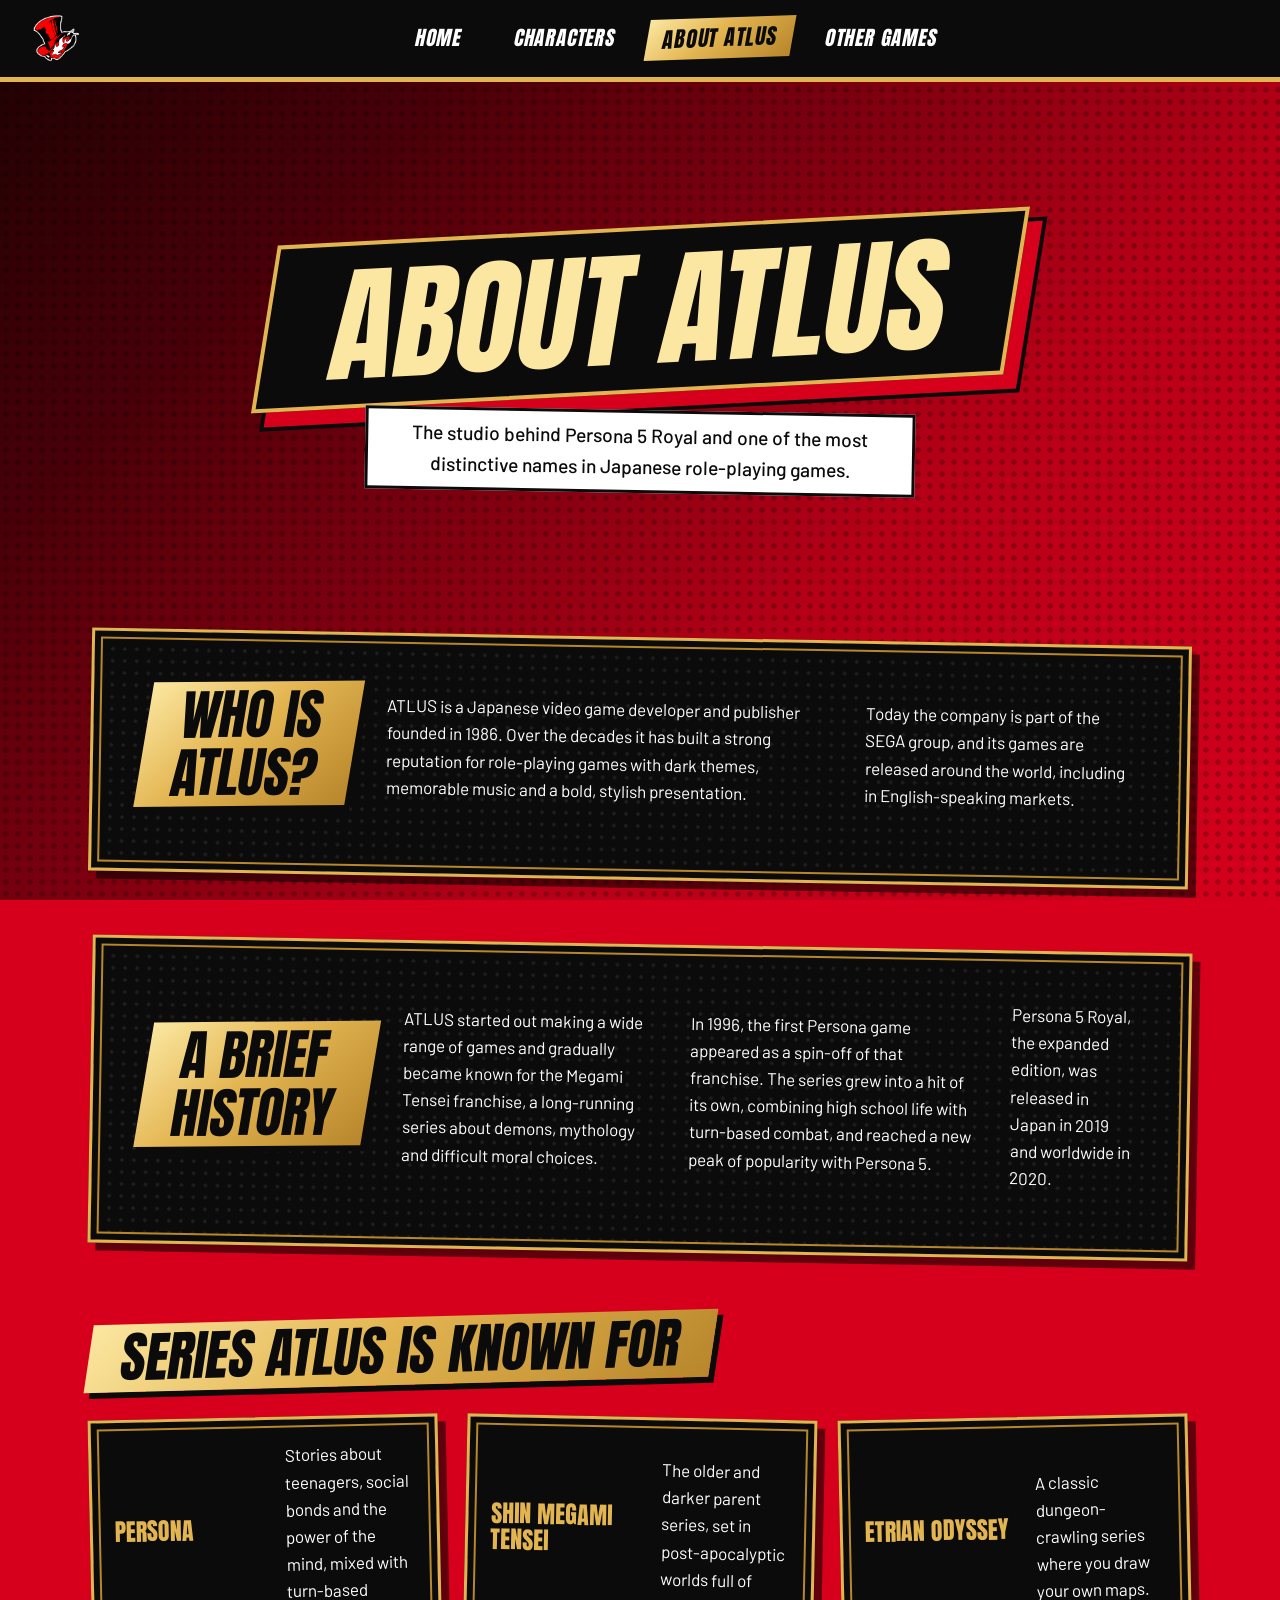
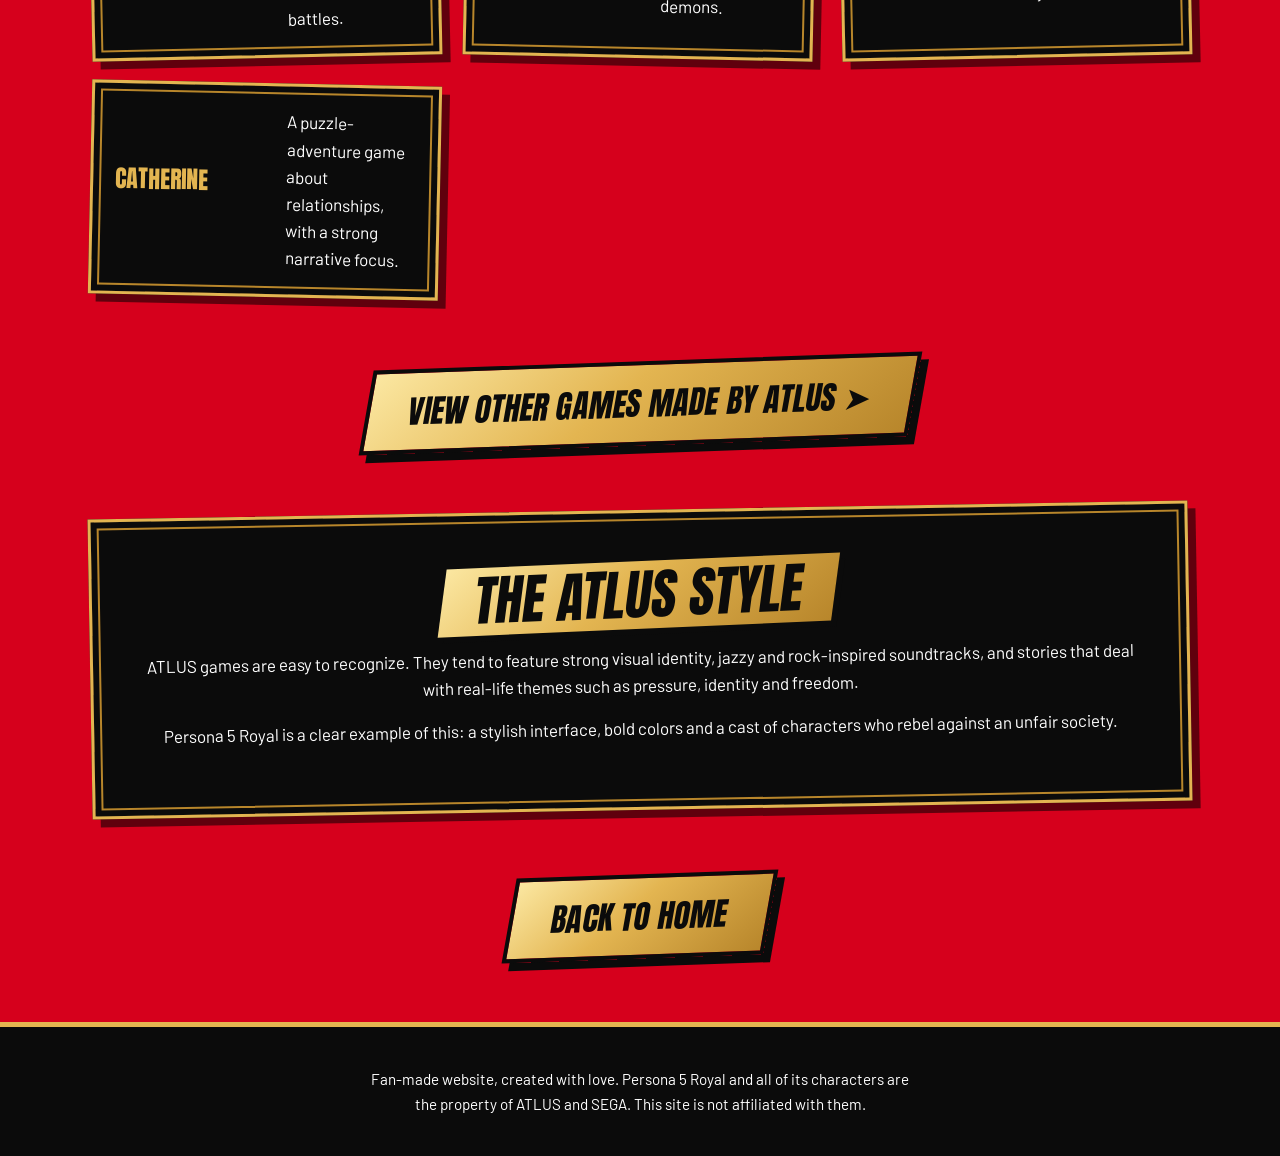
==== about-atlus.html @ 7a62aad5 "Added about-atlus and other-games plus some images." ====
<!DOCTYPE html>
<html lang="en">

<head>
    <meta charset="UTF-8">
    <meta name="viewport" content="width=device-width, initial-scale=1">
    <title>About ATLUS – Persona 5 Royal</title>
    <link rel="stylesheet" href="main.css">
</head>

<body>
    <header>
        <a class="logo" href="index.html">
            <img src="images/phantom-thieves-logo.png" alt="Phantom Thieves logo">
        </a>

        <nav class="menu" aria-label="Main">
            <a href="index.html">Home</a>
            <a href="characters.html">Characters</a>
            <a href="about-atlus.html" aria-current="page">About ATLUS</a>
            <a href="other-games.html">Other Games</a>
        </nav>
    </header>

    <main>
        <section class="banner">
            <h1>About ATLUS</h1>
            <p>The studio behind Persona 5 Royal and one of the most distinctive names in Japanese role-playing games.
            </p>
        </section>

        <section class="atlus" id="who-is-atlus">
            <h2>Who Is ATLUS?</h2>
            <p>ATLUS is a Japanese video game developer and publisher founded in 1986. Over the decades it has built a
                strong reputation for role-playing games with dark themes, memorable music and a bold, stylish
                presentation.</p>
            <p>Today the company is part of the SEGA group, and its games are released around the world, including in
                English-speaking markets.</p>
        </section>

        <section class="atlus" id="history">
            <h2>A Brief History</h2>
            <p>ATLUS started out making a wide range of games and gradually became known for the Megami Tensei
                franchise, a long-running series about demons, mythology and difficult moral choices.</p>
            <p>In 1996, the first Persona game appeared as a spin-off of that franchise. The series grew into a hit of
                its own, combining high school life with turn-based combat, and reached a new peak of popularity with
                Persona 5.</p>
            <p>Persona 5 Royal, the expanded edition, was released in Japan in 2019 and worldwide in 2020.</p>
        </section>

        <section class="other-games" id="famous-series">
            <h2>Series ATLUS Is Known For</h2>
            <ul>
                <li>
                    <h3>Persona</h3>
                    <p>Stories about teenagers, social bonds and the power of the mind, mixed with turn-based battles.
                    </p>
                </li>
                <li>
                    <h3>Shin Megami Tensei</h3>
                    <p>The older and darker parent series, set in post-apocalyptic worlds full of demons.</p>
                </li>
                <li>
                    <h3>Etrian Odyssey</h3>
                    <p>A classic dungeon-crawling series where you draw your own maps.</p>
                </li>
                <li>
                    <h3>Catherine</h3>
                    <p>A puzzle-adventure game about relationships, with a strong narrative focus.</p>
                </li>
            </ul>

            <section class="action-banner" id="other-games-btn">
                <a href="other-games.html" class="p5-button">View Other Games made by ATLUS &#10148;</a>
            </section>
        </section>

        <section class="what-is-p5" id="style">
            <h2>The ATLUS Style</h2>
            <p>ATLUS games are easy to recognize. They tend to feature strong visual identity, jazzy and rock-inspired
                soundtracks, and stories that deal with real-life themes such as pressure, identity and freedom.</p>
            <p>Persona 5 Royal is a clear example of this: a stylish interface, bold colors and a cast of characters who
                rebel against an unfair society.</p>
        </section>

        <section class="action-banner">
            <a href="index.html" class="p5-button">Back to Home</a>
        </section>
    </main>

    <footer class="footer" id="contact">
        <p>Fan-made website, created with love. Persona 5 Royal and all of its characters are the property of ATLUS and
            SEGA. This site is not affiliated with them.</p>
    </footer>

</body>

</html>
---- main.css ----
@import url("https://fonts.googleapis.com/css2?family=Anton&family=Barlow:wght@400;500;700&display=swap");

:root {
  --red: #d6001c;
  --red-bright: #ff3b4f;
  --black: #0b0b0b;
  --white: #ffffff;
  --gold: #e3b551;
  --gold-light: #fbe7a1;
  --gold-dark: #b8862b;
  --gold-grad: linear-gradient(135deg, #fbe7a1 0%, #e3b551 45%, #b8862b 100%);
  --panel-frame: inset 0 0 0 6px var(--black), inset 0 0 0 8px var(--gold-dark), 8px 8px 0 rgba(0, 0, 0, 0.55);
  --display: "Anton", "Impact", "Arial Narrow", sans-serif;
  --body: "Barlow", "Helvetica Neue", Arial, sans-serif;
  --shadow: 10px 10px 0 var(--black);
}

*,
*::before,
*::after {
  box-sizing: border-box;
}

html {
  scroll-behavior: smooth;
}

body {
  margin: 0;
  font-family: var(--body);
  font-size: 1.0625rem;
  line-height: 1.6;
  color: var(--white);
  background-color: var(--red);
  background-image:
    radial-gradient(circle, rgba(0, 0, 0, 0.22) 0 2.5px, transparent 3px),
    linear-gradient(135deg, #1c0203 0%, #4a0008 25%, #b50017 65%, #d6001c 100%);
  background-size: 12px 12px, auto;
  background-attachment: fixed;
  overflow-x: hidden;
}

a {
  color: inherit;
  text-decoration: none;
}

a:focus-visible {
  outline: 3px solid var(--white);
  outline-offset: 3px;
}

h1,
h2,
h3 {
  font-family: var(--display);
  font-weight: 400;
  text-transform: uppercase;
  line-height: 1.05;
  margin: 0 0 1rem;
}

p {
  margin: 0 0 1rem;
}

header {
  position: sticky;
  top: 0;
  z-index: 10;
  display: flex;
  align-items: center;
  justify-content: space-between;
  gap: 1.5rem;
  padding: 0.9rem 2rem;
  background: var(--black);
  border-bottom: 5px solid var(--gold);
}

header .logo {
  flex-shrink: 0;
  display: flex;
  align-items: center;
  font-family: var(--display);
  font-size: 1.6rem;
  color: var(--white);
}

header .logo img {
  display: block;
  height: 3rem;
  width: auto;
  max-width: 100%;
  transition: transform 0.15s, filter 0.2s;
}

header .logo img:hover {
  transform: scale(1.1) rotate(-3deg);
  filter: drop-shadow(2px 2px 0 var(--gold));
}

header .menu {
  flex: 1;
  display: flex;
  align-items: center;
  justify-content: center;
  gap: 1.5rem;
}

header .menu a {
  font-family: var(--display);
  font-size: 1.25rem;
  letter-spacing: 0.04em;
  text-transform: uppercase;
  padding: 0.2rem 0.9rem;
  transform: skewX(-12deg);
  transition: background 0.15s, color 0.15s, transform 0.15s;
}

header .menu a:hover,
header .menu a[aria-current="page"] {
  background: var(--gold-grad);
  color: var(--black);
  transform: skewX(-12deg) rotate(-2deg) scale(1.08);
}

main>section {
  width: min(1100px, 100% - 2.5rem);
  margin: 4rem auto;
}

main>section.banner {
  width: 100%;
  padding: 5rem 1.25rem 4rem;
  text-align: center;
  background-color: transparent;

  display: flex;
  flex-direction: column;
  align-items: center;
}

.banner h1 {
  display: inline-block;
  font-size: clamp(3rem, 10vw, 8rem);
  color: var(--gold-light);
  background: var(--black);
  padding: 0.1em 0.5em;
  border: 4px solid var(--gold);
  transform: skewX(-12deg) rotate(-3deg);
  box-shadow: 15px 15px 0 var(--red), 15px 15px 0 4px var(--black);
}

.banner p {
  display: inline-block;
  background: var(--white);
  color: var(--black);
  padding: 0.5rem 1.5rem;
  transform: rotate(1deg);
  border: 3px solid var(--black);
  max-width: 50ch;
  margin-inline: auto;
  font-size: 1.2rem;
  font-weight: 500;
}

main>section h2,
.view-characters h2 {
  display: inline-block;
  font-size: clamp(2rem, 5vw, 3.4rem);
  background: var(--gold-grad);
  color: var(--black);
  padding: 0.1em 0.6em;
  transform: skewX(-10deg) rotate(-1.5deg);
  box-shadow: 6px 6px 0 var(--black);
}

.what-is-p5,
.atlus,
.prologue,
.game-features,
.other-games li,
.character {
  background: var(--black);
  color: var(--white);
  border: 3px solid var(--gold);
  box-shadow: var(--panel-frame);
  transform: rotate(-1deg);
}

.atlus {
  transform: rotate(1deg);
  display: flex;
  align-items: center;
  justify-content: space-between;
  gap: 2rem;
  background-image: radial-gradient(circle, rgba(255, 255, 255, 0.08) 0 1.5px, transparent 2px);
  background-size: 12px 12px;
}

.atlus-text {
  flex: 1;
}

.atlus-text h3 {
  font-size: 1.8rem;
  margin-bottom: 1.5rem;
  color: var(--white);
}

.atlus-graphic {
  flex: 0 0 160px;
  height: 160px;
  margin: 0;
  display: flex;
  align-items: center;
  justify-content: center;
}

.atlus-graphic img {
  max-width: 100%;
  max-height: 100%;
  object-fit: contain;
}

.what-is-p5,
.atlus {
  padding: 3rem clamp(1.5rem, 4vw, 3.8rem);
}

.what-is-p5 {
  text-align: center;
}

.what-is-p5>p {
  margin-left: auto;
  margin-right: auto;
}

.row {
  display: grid;
  grid-template-columns: 1fr 1fr;
  gap: 3rem;
  align-items: center;
}

.prologue,
.game-features {
  padding: 2rem;
}

.prologue {
  transform: rotate(1deg);
}

.game-features {
  transform: rotate(-1deg);
}

.game-features ul {
  padding-left: 1.2rem;
  margin: 0;
}

.game-features li {
  margin-bottom: 0.6rem;
}

.game-features strong,
.other-games h3 {
  color: var(--gold);
}

.image {
  margin: 0;
}

.image img {
  display: block;
  width: 100%;
  min-height: 240px;
  object-fit: cover;
  background: var(--black);
  border: 5px solid var(--gold);
  box-shadow: var(--shadow);
  transform: rotate(-2deg);
}

.game-features+.image img,
.row .image:last-child img {
  transform: rotate(2deg);
}

.view-characters {
  width: 100%;
  max-width: none;
  padding: 5.5rem 1.25rem;
  text-align: center;
  background: var(--black);
  clip-path: polygon(0 10%, 100% 0, 100% 90%, 0 100%);
}

.view-characters h2 {
  font-size: clamp(2.2rem, 7vw, 4.5rem);
}

.view-characters p {
  font-size: 1.2rem;
}

.other-games ul {
  list-style: none;
  margin: 1rem 0 2.5rem;
  padding: 0;
  display: grid;
  grid-template-columns: repeat(auto-fill, minmax(min(340px, 100%), 1fr));
  gap: 1.6rem;
}

.other-games li {
  display: grid;
  grid-template-columns: 150px 1fr;
  gap: 1.3rem;
  align-items: center;
  padding: 1.4rem;
  transition: transform 0.15s, background 0.15s, color 0.15s, border-color 0.15s;
}

.other-games li:nth-child(odd) {
  transform: rotate(-1.2deg);
}

.other-games li:nth-child(even) {
  transform: rotate(1.2deg);
}

.other-games li:hover {
  transform: rotate(0) translateY(-6px);
  background: #1a1a1a;
  color: var(--white);
  border-color: var(--gold-light);
}

.other-games h3 {
  font-size: 1.5rem;
}

.other-games li:hover h3 {
  color: var(--gold-light);
}

.other-games p {
  margin: 0;
}

.other-games li img {
  display: block;
  width: 100%;
  height: auto;
  border: 3px solid var(--gold);
  box-shadow: 5px 5px 0 var(--black);
  transition: border-color 0.15s;
}

.other-games li:hover img {
  border-color: var(--gold-light);
}

.game-info h3 {
  margin-bottom: 0.5rem;
}

@media (max-width: 480px) {
  .other-games li {
    grid-template-columns: 100px 1fr;
    gap: 1rem;
    padding: 1.1rem;
  }
}

.character-index ul {
  list-style: none;
  margin: 0;
  padding: 0;
  display: flex;
  flex-wrap: wrap;
  justify-content: center;
  gap: 1rem;
}

.character-index a {
  display: inline-block;
  font-family: var(--display);
  font-size: 1.2rem;
  text-transform: uppercase;
  background: var(--black);
  padding: 0.3rem 1.4rem;
  border: 3px solid var(--gold);
  color: var(--gold-light);
  transform: skewX(-12deg);
}

.character-index a:hover {
  background: var(--gold-grad);
  color: var(--black);
}

.character-index {
  width: min(1100px, 100% - 2.5rem);
  margin: 3rem auto 0;
}

.character-group {
  display: grid;
  grid-template-columns: repeat(auto-fill, minmax(230px, 1fr));
  gap: 2rem;
}

.character-group>h2 {
  grid-column: 1 / -1;
  justify-self: start;
}

.character {
  padding: 1rem 1rem 1.2rem;
  transition: transform 0.15s;
}

.character:nth-of-type(odd) {
  transform: rotate(-1.5deg);
}

.character:nth-of-type(even) {
  transform: rotate(1.5deg);
}

.character:hover {
  transform: rotate(0) scale(1.04);
}

.character img {
  display: block;
  width: 100%;
  aspect-ratio: 3 / 4;
  object-fit: cover;
  background: #222;
  margin-bottom: 1rem;
}

.character h3 {
  font-size: 1.8rem;
  margin-bottom: 0.4rem;
  color: var(--gold-light);
}

.codename {
  display: inline-block;
  background: var(--gold-grad);
  color: var(--black);
  padding: 0.1rem 0.7rem;
  font-weight: 700;
  font-size: 0.9rem;
  transform: skewX(-10deg);
}

.character p:last-child {
  margin: 0;
}

.back-home {
  text-align: center;
}

.footer {
  display: flex;
  align-items: center;
  justify-content: center;
  margin-top: 4rem;
  padding: 2.5rem 1.25rem;
  text-align: center;
  background: var(--black);
  border-top: 5px solid var(--gold);
}

.footer p {
  max-width: 60ch;
  margin: 0;
  font-size: 0.95rem;
}

.action-banner {
  text-align: center;
  margin: 4rem auto;
  width: 100%;
}

.p5-button {
  display: inline-block;
  font-family: var(--display);
  font-size: 2rem;
  background: var(--gold-grad);
  color: var(--black);
  padding: 0.4em 1.2em;
  border: 4px solid var(--black);
  box-shadow: 8px 8px 0 var(--black);
  transform: skewX(-12deg) rotate(-2deg);
  text-transform: uppercase;
  transition: transform 0.15s, box-shadow 0.15s;
}

.p5-button:hover {
  transform: skewX(-12deg) rotate(0deg) scale(1.05) translateY(-4px);
  box-shadow: 12px 12px 0 var(--black);
}

.p5-button.alt {
  font-size: 1.4rem;
}

@media (max-width: 800px) {
  header {
    flex-direction: column;
    align-items: flex-start;
    padding: 0.8rem 1rem;
  }

  header .menu {
    width: 100%;
    flex-wrap: wrap;
    justify-content: flex-start;
    gap: 0.4rem 1rem;
  }

  .row {
    grid-template-columns: 1fr;
    gap: 2rem;
  }

  .row>article {
    order: 1;
  }

  .row>.image {
    order: 2;
  }

  .what-is-p5,
  .atlus {
    transform: none;
  }

  main>section {
    margin: 3rem auto;
  }

  .atlus {
    flex-direction: column;
    text-align: center;
  }
}

@media (prefers-reduced-motion: reduce) {
  * {
    transition: none !important;
    scroll-behavior: auto !important;
  }
}
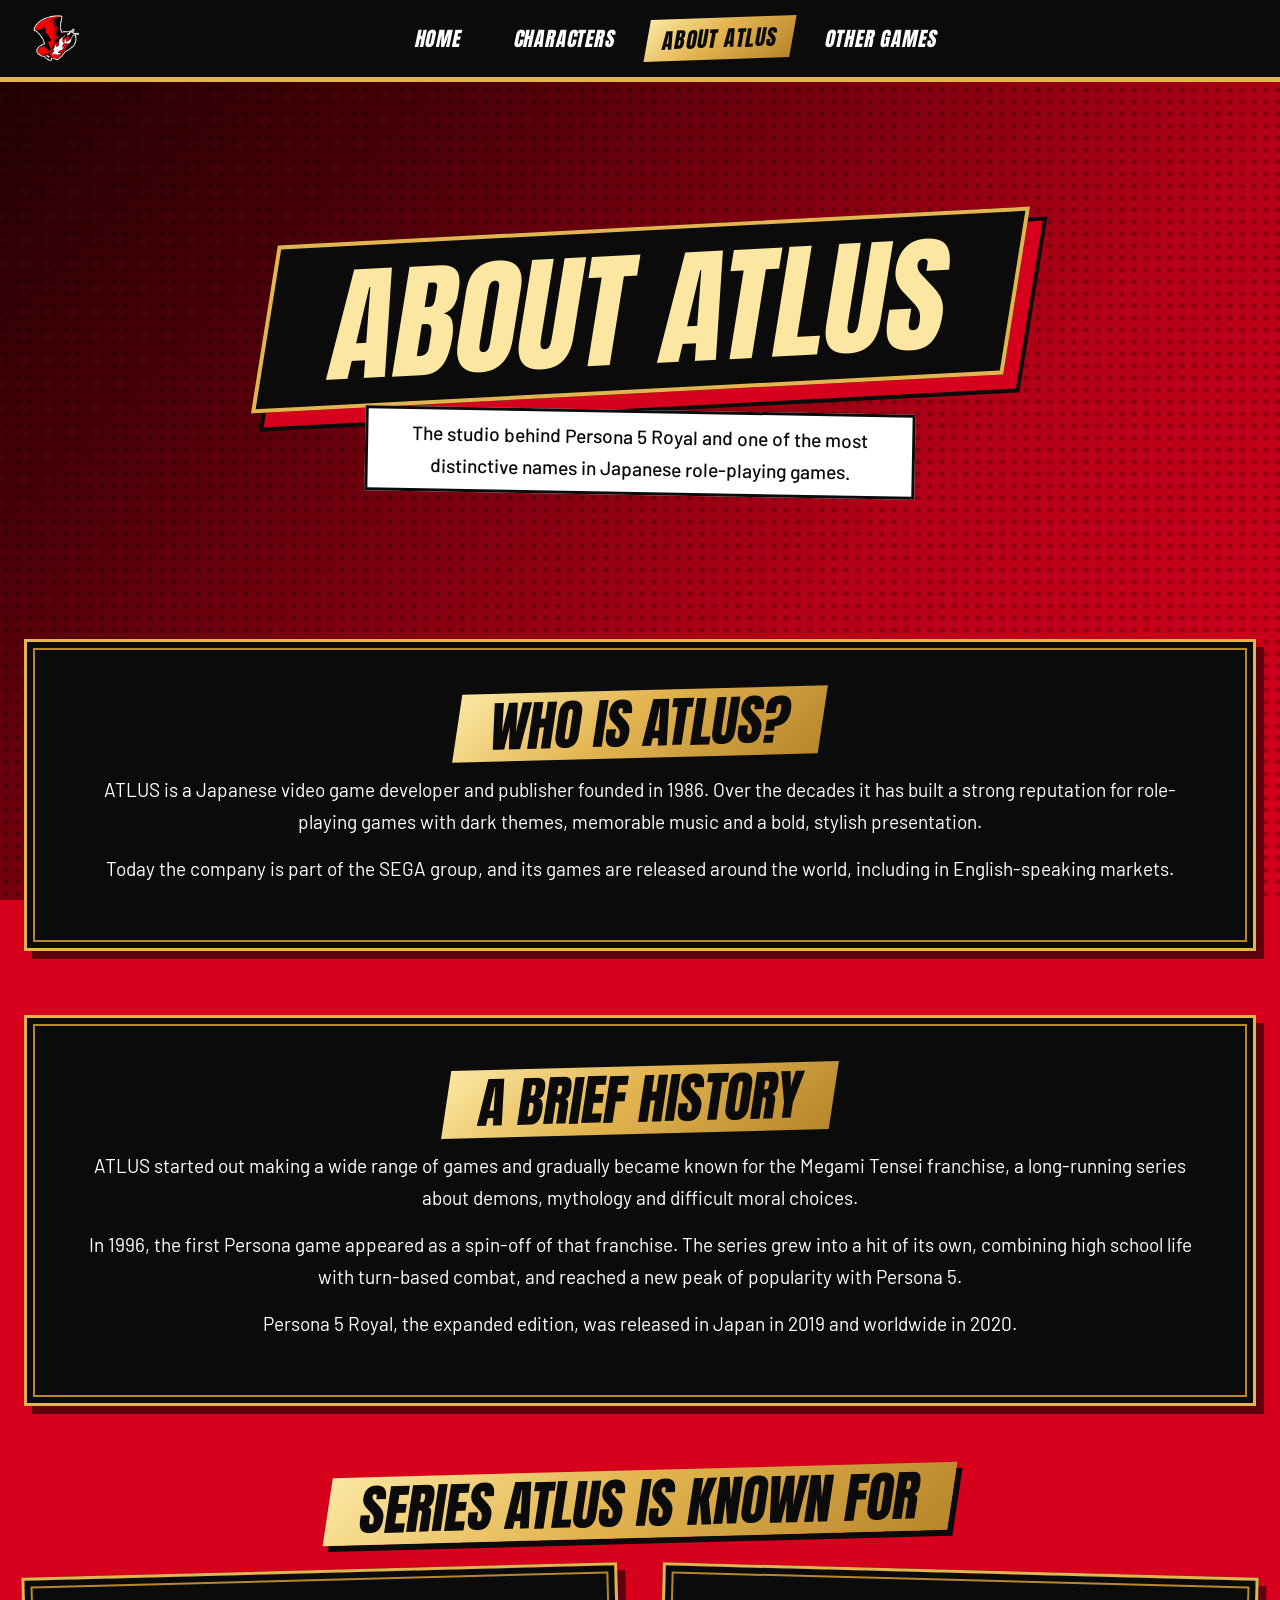
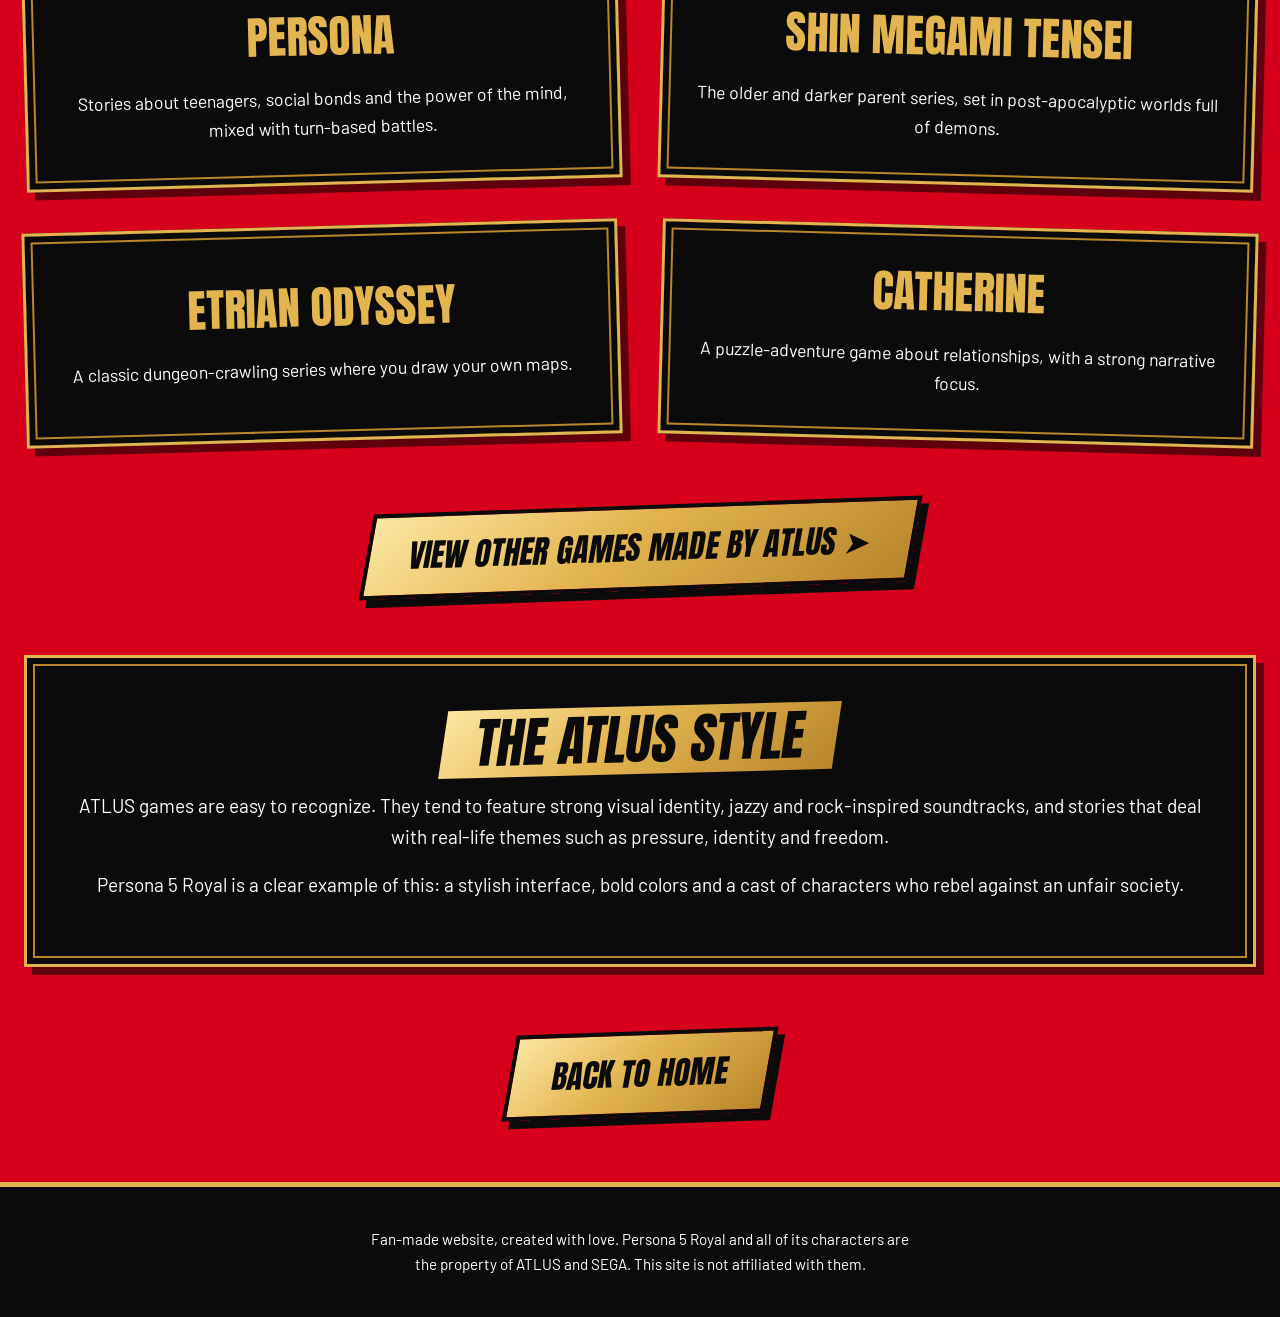
==== commit 36756384: "Web finished, need to check all the CSS in case something is missing or isn't needed anymore." ====
--- a/about-atlus.html
+++ b/about-atlus.html
@@ -13,6 +13,9 @@
         <a class="logo" href="index.html">
             <img src="images/phantom-thieves-logo.png" alt="Phantom Thieves logo">
         </a>
+        
+        <input type="checkbox" id="menu-toggle" class="menu-toggle">
+        <label for="menu-toggle" class="menu-icon">&#9776;</label>
 
         <nav class="menu" aria-label="Main">
             <a href="index.html">Home</a>
@@ -29,7 +32,7 @@
             </p>
         </section>
 
-        <section class="atlus" id="who-is-atlus">
+        <section class="who-is-atlus panel">
             <h2>Who Is ATLUS?</h2>
             <p>ATLUS is a Japanese video game developer and publisher founded in 1986. Over the decades it has built a
                 strong reputation for role-playing games with dark themes, memorable music and a bold, stylish
@@ -38,7 +41,7 @@
                 English-speaking markets.</p>
         </section>
 
-        <section class="atlus" id="history">
+        <section class="atlus-history panel">
             <h2>A Brief History</h2>
             <p>ATLUS started out making a wide range of games and gradually became known for the Megami Tensei
                 franchise, a long-running series about demons, mythology and difficult moral choices.</p>
@@ -48,34 +51,34 @@
             <p>Persona 5 Royal, the expanded edition, was released in Japan in 2019 and worldwide in 2020.</p>
         </section>
 
-        <section class="other-games" id="famous-series">
+        <section class="atlus-series">
             <h2>Series ATLUS Is Known For</h2>
             <ul>
-                <li>
+                <li class="panel">
                     <h3>Persona</h3>
                     <p>Stories about teenagers, social bonds and the power of the mind, mixed with turn-based battles.
                     </p>
                 </li>
-                <li>
+                <li class="panel">
                     <h3>Shin Megami Tensei</h3>
                     <p>The older and darker parent series, set in post-apocalyptic worlds full of demons.</p>
                 </li>
-                <li>
+                <li class="panel">
                     <h3>Etrian Odyssey</h3>
                     <p>A classic dungeon-crawling series where you draw your own maps.</p>
                 </li>
-                <li>
+                <li class="panel">
                     <h3>Catherine</h3>
                     <p>A puzzle-adventure game about relationships, with a strong narrative focus.</p>
                 </li>
             </ul>
 
-            <section class="action-banner" id="other-games-btn">
+            <section class="action-banner">
                 <a href="other-games.html" class="p5-button">View Other Games made by ATLUS &#10148;</a>
             </section>
         </section>
 
-        <section class="what-is-p5" id="style">
+        <section class="atlus-style panel">
             <h2>The ATLUS Style</h2>
             <p>ATLUS games are easy to recognize. They tend to feature strong visual identity, jazzy and rock-inspired
                 soundtracks, and stories that deal with real-life themes such as pressure, identity and freedom.</p>
@@ -88,11 +91,10 @@
         </section>
     </main>
 
-    <footer class="footer" id="contact">
+    <footer class="footer">
         <p>Fan-made website, created with love. Persona 5 Royal and all of its characters are the property of ATLUS and
             SEGA. This site is not affiliated with them.</p>
     </footer>
-
 </body>
 
 </html>
--- a/main.css
+++ b/main.css
@@ -1,5 +1,6 @@
 @import url("https://fonts.googleapis.com/css2?family=Anton&family=Barlow:wght@400;500;700&display=swap");
 
+/* --> Variables <-- */
 :root {
   --red: #d6001c;
   --red-bright: #ff3b4f;
@@ -15,6 +16,7 @@
   --shadow: 10px 10px 0 var(--black);
 }
 
+/* --> Global and general style <-- */
 *,
 *::before,
 *::after {
@@ -28,8 +30,8 @@
 body {
   margin: 0;
   font-family: var(--body);
-  font-size: 1.0625rem;
-  line-height: 1.6;
+  font-size: clamp(1.0625rem, 0.95rem + 0.3vw, 1.25rem);
+  line-height: 1.65;
   color: var(--white);
   background-color: var(--red);
   background-image:
@@ -64,6 +66,12 @@
   margin: 0 0 1rem;
 }
 
+.menu-toggle,
+.menu-icon {
+  display: none;
+}
+
+/* --> Header and Menu <-- */
 header {
   position: sticky;
   top: 0;
@@ -124,17 +132,52 @@
   transform: skewX(-12deg) rotate(-2deg) scale(1.08);
 }
 
+/* --> Layout Structure <-- */
 main>section {
-  width: min(1100px, 100% - 2.5rem);
+  width: min(1400px, 100% - 3rem);
   margin: 4rem auto;
 }
 
+.panel {
+  background: var(--black);
+  color: var(--white);
+  border: 3px solid var(--gold);
+  box-shadow: var(--panel-frame);
+}
+
+.row {
+  display: grid;
+  grid-template-columns: 1fr 1fr;
+  gap: 3rem;
+  align-items: center;
+}
+
+.image {
+  margin: 0;
+}
+
+.image img {
+  display: block;
+  width: 100%;
+  min-height: 240px;
+  object-fit: cover;
+  background: var(--black);
+  border: 5px solid var(--gold);
+  box-shadow: var(--shadow);
+  transform: rotate(-2deg);
+}
+
+.game-features+.image img,
+.row .image:last-child img {
+  transform: rotate(2deg);
+}
+
+/* --> Banners and Buttons <-- */
 main>section.banner {
   width: 100%;
   padding: 5rem 1.25rem 4rem;
   text-align: center;
   background-color: transparent;
-
   display: flex;
   flex-direction: column;
   align-items: center;
@@ -164,8 +207,7 @@
   font-weight: 500;
 }
 
-main>section h2,
-.view-characters h2 {
+main>section h2 {
   display: inline-block;
   font-size: clamp(2rem, 5vw, 3.4rem);
   background: var(--gold-grad);
@@ -173,319 +215,6 @@
   padding: 0.1em 0.6em;
   transform: skewX(-10deg) rotate(-1.5deg);
   box-shadow: 6px 6px 0 var(--black);
-}
-
-.what-is-p5,
-.atlus,
-.prologue,
-.game-features,
-.other-games li,
-.character {
-  background: var(--black);
-  color: var(--white);
-  border: 3px solid var(--gold);
-  box-shadow: var(--panel-frame);
-  transform: rotate(-1deg);
-}
-
-.atlus {
-  transform: rotate(1deg);
-  display: flex;
-  align-items: center;
-  justify-content: space-between;
-  gap: 2rem;
-  background-image: radial-gradient(circle, rgba(255, 255, 255, 0.08) 0 1.5px, transparent 2px);
-  background-size: 12px 12px;
-}
-
-.atlus-text {
-  flex: 1;
-}
-
-.atlus-text h3 {
-  font-size: 1.8rem;
-  margin-bottom: 1.5rem;
-  color: var(--white);
-}
-
-.atlus-graphic {
-  flex: 0 0 160px;
-  height: 160px;
-  margin: 0;
-  display: flex;
-  align-items: center;
-  justify-content: center;
-}
-
-.atlus-graphic img {
-  max-width: 100%;
-  max-height: 100%;
-  object-fit: contain;
-}
-
-.what-is-p5,
-.atlus {
-  padding: 3rem clamp(1.5rem, 4vw, 3.8rem);
-}
-
-.what-is-p5 {
-  text-align: center;
-}
-
-.what-is-p5>p {
-  margin-left: auto;
-  margin-right: auto;
-}
-
-.row {
-  display: grid;
-  grid-template-columns: 1fr 1fr;
-  gap: 3rem;
-  align-items: center;
-}
-
-.prologue,
-.game-features {
-  padding: 2rem;
-}
-
-.prologue {
-  transform: rotate(1deg);
-}
-
-.game-features {
-  transform: rotate(-1deg);
-}
-
-.game-features ul {
-  padding-left: 1.2rem;
-  margin: 0;
-}
-
-.game-features li {
-  margin-bottom: 0.6rem;
-}
-
-.game-features strong,
-.other-games h3 {
-  color: var(--gold);
-}
-
-.image {
-  margin: 0;
-}
-
-.image img {
-  display: block;
-  width: 100%;
-  min-height: 240px;
-  object-fit: cover;
-  background: var(--black);
-  border: 5px solid var(--gold);
-  box-shadow: var(--shadow);
-  transform: rotate(-2deg);
-}
-
-.game-features+.image img,
-.row .image:last-child img {
-  transform: rotate(2deg);
-}
-
-.view-characters {
-  width: 100%;
-  max-width: none;
-  padding: 5.5rem 1.25rem;
-  text-align: center;
-  background: var(--black);
-  clip-path: polygon(0 10%, 100% 0, 100% 90%, 0 100%);
-}
-
-.view-characters h2 {
-  font-size: clamp(2.2rem, 7vw, 4.5rem);
-}
-
-.view-characters p {
-  font-size: 1.2rem;
-}
-
-.other-games ul {
-  list-style: none;
-  margin: 1rem 0 2.5rem;
-  padding: 0;
-  display: grid;
-  grid-template-columns: repeat(auto-fill, minmax(min(340px, 100%), 1fr));
-  gap: 1.6rem;
-}
-
-.other-games li {
-  display: grid;
-  grid-template-columns: 150px 1fr;
-  gap: 1.3rem;
-  align-items: center;
-  padding: 1.4rem;
-  transition: transform 0.15s, background 0.15s, color 0.15s, border-color 0.15s;
-}
-
-.other-games li:nth-child(odd) {
-  transform: rotate(-1.2deg);
-}
-
-.other-games li:nth-child(even) {
-  transform: rotate(1.2deg);
-}
-
-.other-games li:hover {
-  transform: rotate(0) translateY(-6px);
-  background: #1a1a1a;
-  color: var(--white);
-  border-color: var(--gold-light);
-}
-
-.other-games h3 {
-  font-size: 1.5rem;
-}
-
-.other-games li:hover h3 {
-  color: var(--gold-light);
-}
-
-.other-games p {
-  margin: 0;
-}
-
-.other-games li img {
-  display: block;
-  width: 100%;
-  height: auto;
-  border: 3px solid var(--gold);
-  box-shadow: 5px 5px 0 var(--black);
-  transition: border-color 0.15s;
-}
-
-.other-games li:hover img {
-  border-color: var(--gold-light);
-}
-
-.game-info h3 {
-  margin-bottom: 0.5rem;
-}
-
-@media (max-width: 480px) {
-  .other-games li {
-    grid-template-columns: 100px 1fr;
-    gap: 1rem;
-    padding: 1.1rem;
-  }
-}
-
-.character-index ul {
-  list-style: none;
-  margin: 0;
-  padding: 0;
-  display: flex;
-  flex-wrap: wrap;
-  justify-content: center;
-  gap: 1rem;
-}
-
-.character-index a {
-  display: inline-block;
-  font-family: var(--display);
-  font-size: 1.2rem;
-  text-transform: uppercase;
-  background: var(--black);
-  padding: 0.3rem 1.4rem;
-  border: 3px solid var(--gold);
-  color: var(--gold-light);
-  transform: skewX(-12deg);
-}
-
-.character-index a:hover {
-  background: var(--gold-grad);
-  color: var(--black);
-}
-
-.character-index {
-  width: min(1100px, 100% - 2.5rem);
-  margin: 3rem auto 0;
-}
-
-.character-group {
-  display: grid;
-  grid-template-columns: repeat(auto-fill, minmax(230px, 1fr));
-  gap: 2rem;
-}
-
-.character-group>h2 {
-  grid-column: 1 / -1;
-  justify-self: start;
-}
-
-.character {
-  padding: 1rem 1rem 1.2rem;
-  transition: transform 0.15s;
-}
-
-.character:nth-of-type(odd) {
-  transform: rotate(-1.5deg);
-}
-
-.character:nth-of-type(even) {
-  transform: rotate(1.5deg);
-}
-
-.character:hover {
-  transform: rotate(0) scale(1.04);
-}
-
-.character img {
-  display: block;
-  width: 100%;
-  aspect-ratio: 3 / 4;
-  object-fit: cover;
-  background: #222;
-  margin-bottom: 1rem;
-}
-
-.character h3 {
-  font-size: 1.8rem;
-  margin-bottom: 0.4rem;
-  color: var(--gold-light);
-}
-
-.codename {
-  display: inline-block;
-  background: var(--gold-grad);
-  color: var(--black);
-  padding: 0.1rem 0.7rem;
-  font-weight: 700;
-  font-size: 0.9rem;
-  transform: skewX(-10deg);
-}
-
-.character p:last-child {
-  margin: 0;
-}
-
-.back-home {
-  text-align: center;
-}
-
-.footer {
-  display: flex;
-  align-items: center;
-  justify-content: center;
-  margin-top: 4rem;
-  padding: 2.5rem 1.25rem;
-  text-align: center;
-  background: var(--black);
-  border-top: 5px solid var(--gold);
-}
-
-.footer p {
-  max-width: 60ch;
-  margin: 0;
-  font-size: 0.95rem;
 }
 
 .action-banner {
@@ -517,18 +246,358 @@
   font-size: 1.4rem;
 }
 
+/* --> Home and About Atlus <-- */
+.what-is-p5,
+.who-is-atlus,
+.atlus-history,
+.atlus-style {
+  padding: 3rem clamp(1.5rem, 4vw, 3.8rem);
+  text-align: center;
+}
+
+.what-is-p5>p,
+.atlus-style>p {
+  margin-left: auto;
+  margin-right: auto;
+}
+
+/* --> Home: Prologue and Game Features <-- */
+.prologue,
+.game-features {
+  padding: 2rem;
+}
+
+.prologue {
+  transform: rotate(1deg);
+}
+
+.game-features {
+  transform: rotate(-1deg);
+}
+
+.game-features ul {
+  padding-left: 1.2rem;
+  margin: 0;
+}
+
+.game-features li {
+  margin-bottom: 0.6rem;
+}
+
+.game-features strong {
+  color: var(--gold);
+}
+
+/* --> Home: Atlus Teaser <-- */
+.atlus-teaser {
+  padding: 3rem clamp(1.5rem, 4vw, 3.8rem);
+  display: flex;
+  align-items: center;
+  justify-content: space-between;
+  gap: 2rem;
+}
+
+.atlus-teaser-text {
+  flex: 1;
+}
+
+.atlus-teaser-text h3 {
+  font-size: 1.8rem;
+  margin-bottom: 1.5rem;
+  color: var(--white);
+}
+
+.atlus-teaser-graphic {
+  flex: 0 0 160px;
+  height: 160px;
+  margin: 0;
+  display: flex;
+  align-items: center;
+  justify-content: center;
+}
+
+.atlus-teaser-graphic img {
+  max-width: 100%;
+  max-height: 100%;
+  object-fit: contain;
+}
+
+/* --> About Atlus: Series List <-- */
+.atlus-series {
+  text-align: center;
+}
+
+.atlus-series ul {
+  list-style: none;
+  margin: 1rem 0 2.5rem;
+  padding: 0;
+  display: grid;
+  grid-template-columns: 1fr 1fr;
+  gap: 2.5rem;
+}
+
+.atlus-series li {
+  padding: 2.5rem 2rem;
+  text-align: center;
+  display: flex;
+  flex-direction: column;
+  justify-content: center;
+  align-items: center;
+  gap: 1.5rem;
+  transition: transform 0.15s, background 0.15s, color 0.15s, border-color 0.15s;
+}
+
+.atlus-series li:nth-child(odd) {
+  transform: rotate(-1.5deg);
+}
+
+.atlus-series li:nth-child(even) {
+  transform: rotate(1.5deg);
+}
+
+.atlus-series li:hover {
+  transform: rotate(0) scale(1.03);
+  background: #1a1a1a;
+  border-color: var(--gold-light);
+}
+
+.atlus-series h3 {
+  font-size: 2.8rem;
+  color: var(--gold);
+  margin: 0;
+  transition: color 0.15s;
+}
+
+.atlus-series li:hover h3 {
+  color: var(--gold-light);
+}
+
+.atlus-series p {
+  margin: 0;
+  font-size: 1.1rem;
+}
+
+/* --> Characters <-- */
+main>section.character-group {
+  width: min(1500px, 100% - 3rem);
+}
+
+.character-group {
+  display: grid;
+  grid-template-columns: repeat(6, 1fr);
+  gap: 2.5rem 2rem;
+}
+
+.character-group>h2 {
+  grid-column: 1 / -1;
+  justify-self: center;
+}
+
+.character {
+  grid-column: span 2;
+  padding: 1.3rem 1.3rem 1.5rem;
+  transition: transform 0.15s;
+}
+
+.character:last-of-type:nth-of-type(3n + 1) {
+  grid-column: 3 / span 2;
+}
+
+.character:nth-last-of-type(2):nth-of-type(3n + 1) {
+  grid-column: 2 / span 2;
+}
+
+.character:nth-of-type(odd) {
+  transform: rotate(-1.5deg);
+}
+
+.character:nth-of-type(even) {
+  transform: rotate(1.5deg);
+}
+
+.character:hover {
+  transform: rotate(0) scale(1.04);
+}
+
+.character img {
+  display: block;
+  width: 100%;
+  aspect-ratio: 3 / 4;
+  object-fit: contain;
+  object-position: center;
+  padding: 0.6rem;
+  background: radial-gradient(circle at 50% 40%, #6b1018 0%, #1a0608 75%);
+  border: 2px solid var(--gold-dark);
+  margin-bottom: 1rem;
+}
+
+.character h3 {
+  font-size: 2.2rem;
+  margin-bottom: 0.4rem;
+  color: var(--gold-light);
+}
+
+.codename {
+  display: inline-block;
+  background: var(--gold-grad);
+  color: var(--black);
+  padding: 0.1rem 0.7rem;
+  font-weight: 700;
+  font-size: 1rem;
+  transform: skewX(-10deg);
+}
+
+.character p {
+  font-size: 1.05rem;
+  line-height: 1.65;
+}
+
+.character p:last-child {
+  margin: 0;
+}
+
+/* --> Other Games <-- */
+.other-games {
+  text-align: center;
+}
+
+.other-games h3 {
+  color: var(--gold);
+}
+
+.other-games ul {
+  list-style: none;
+  margin: 2rem 0 4rem;
+  padding: 0;
+  display: flex;
+  flex-wrap: wrap;
+  justify-content: center;
+  gap: 3rem;
+}
+
+.other-games li {
+  display: flex;
+  flex-direction: column;
+  align-items: center;
+  width: 100%;
+  max-width: 650px;
+  gap: 1.5rem;
+  padding: 2.5rem;
+  text-align: center;
+  transition: transform 0.15s, background 0.15s, color 0.15s, border-color 0.15s;
+}
+
+.other-games li:nth-child(odd) {
+  transform: rotate(-1.2deg);
+}
+
+.other-games li:nth-child(even) {
+  transform: rotate(1.2deg);
+}
+
+.other-games li:hover {
+  transform: rotate(0) translateY(-6px) scale(1.02);
+  background: #1a1a1a;
+  color: var(--white);
+  border-color: var(--gold-light);
+}
+
+.other-games h3 {
+  font-size: 2.2rem;
+  margin: 0;
+  transition: color 0.15s;
+}
+
+.other-games li:hover h3 {
+  color: var(--gold-light);
+}
+
+.other-games p {
+  margin: 0;
+  font-size: 1.15rem;
+}
+
+.other-games li img {
+  display: block;
+  width: 100%;
+  height: auto;
+  aspect-ratio: 16 / 9;
+  object-fit: cover;
+  border: 3px solid var(--gold);
+  box-shadow: 8px 8px 0 var(--black);
+  transition: border-color 0.15s;
+}
+
+.other-games li:hover img {
+  border-color: var(--gold-light);
+}
+
+.game-info h3 {
+  margin-bottom: 0.5rem;
+}
+
+/* --> Footer <-- */
+.footer {
+  display: flex;
+  align-items: center;
+  justify-content: center;
+  margin-top: 4rem;
+  padding: 2.5rem 1.25rem;
+  text-align: center;
+  background: var(--black);
+  border-top: 5px solid var(--gold);
+}
+
+.footer p {
+  max-width: 60ch;
+  margin: 0;
+  font-size: 0.95rem;
+}
+
+/* --> Media queries <-- */
+@media (max-width: 900px) {
+  .character-group {
+    grid-template-columns: repeat(2, 1fr);
+  }
+
+  .character,
+  .character:last-of-type:nth-of-type(3n + 1),
+  .character:nth-last-of-type(2):nth-of-type(3n + 1) {
+    grid-column: auto;
+  }
+
+  .character:last-of-type:nth-of-type(odd) {
+    grid-column: 1 / -1;
+    justify-self: center;
+    width: calc(50% - 1rem);
+  }
+}
+
 @media (max-width: 800px) {
   header {
+    flex-wrap: wrap;
+    padding: 0.8rem 1.5rem;
+  }
+  
+  .menu-icon {
+    display: block;
+    font-size: 2.5rem;
+    color: var(--gold);
+    cursor: pointer;
+    user-select: none;
+    line-height: 1;
+  }
+
+  header .menu {
+    display: none; 
+    width: 100%;
     flex-direction: column;
-    align-items: flex-start;
-    padding: 0.8rem 1rem;
-  }
-
-  header .menu {
-    width: 100%;
-    flex-wrap: wrap;
-    justify-content: flex-start;
-    gap: 0.4rem 1rem;
+    padding: 1.5rem 0 0.5rem;
+    gap: 1rem;
+  }
+  
+  .menu-toggle:checked ~ .menu {
+    display: flex;
   }
 
   .row {
@@ -544,8 +613,18 @@
     order: 2;
   }
 
+  .atlus-series ul {
+    grid-template-columns: 1fr;
+  }
+
   .what-is-p5,
-  .atlus {
+  .prologue,
+  .game-features,
+  .who-is-atlus,
+  .atlus-history,
+  .atlus-style,
+  .atlus-teaser,
+  .atlus-series li {
     transform: none;
   }
 
@@ -553,9 +632,29 @@
     margin: 3rem auto;
   }
 
-  .atlus {
+  .atlus-teaser {
     flex-direction: column;
     text-align: center;
+  }
+}
+
+@media (max-width: 560px) {
+  .character-group {
+    grid-template-columns: 1fr;
+  }
+
+  .character:last-of-type:nth-of-type(odd) {
+    grid-column: auto;
+    justify-self: stretch;
+    width: auto;
+  }
+}
+
+@media (max-width: 480px) {
+  .other-games li {
+    gap: 1rem;
+    padding: 1.5rem;
+    max-width: 100%;
   }
 }
 
@@ -564,4 +663,4 @@
     transition: none !important;
     scroll-behavior: auto !important;
   }
-}+}
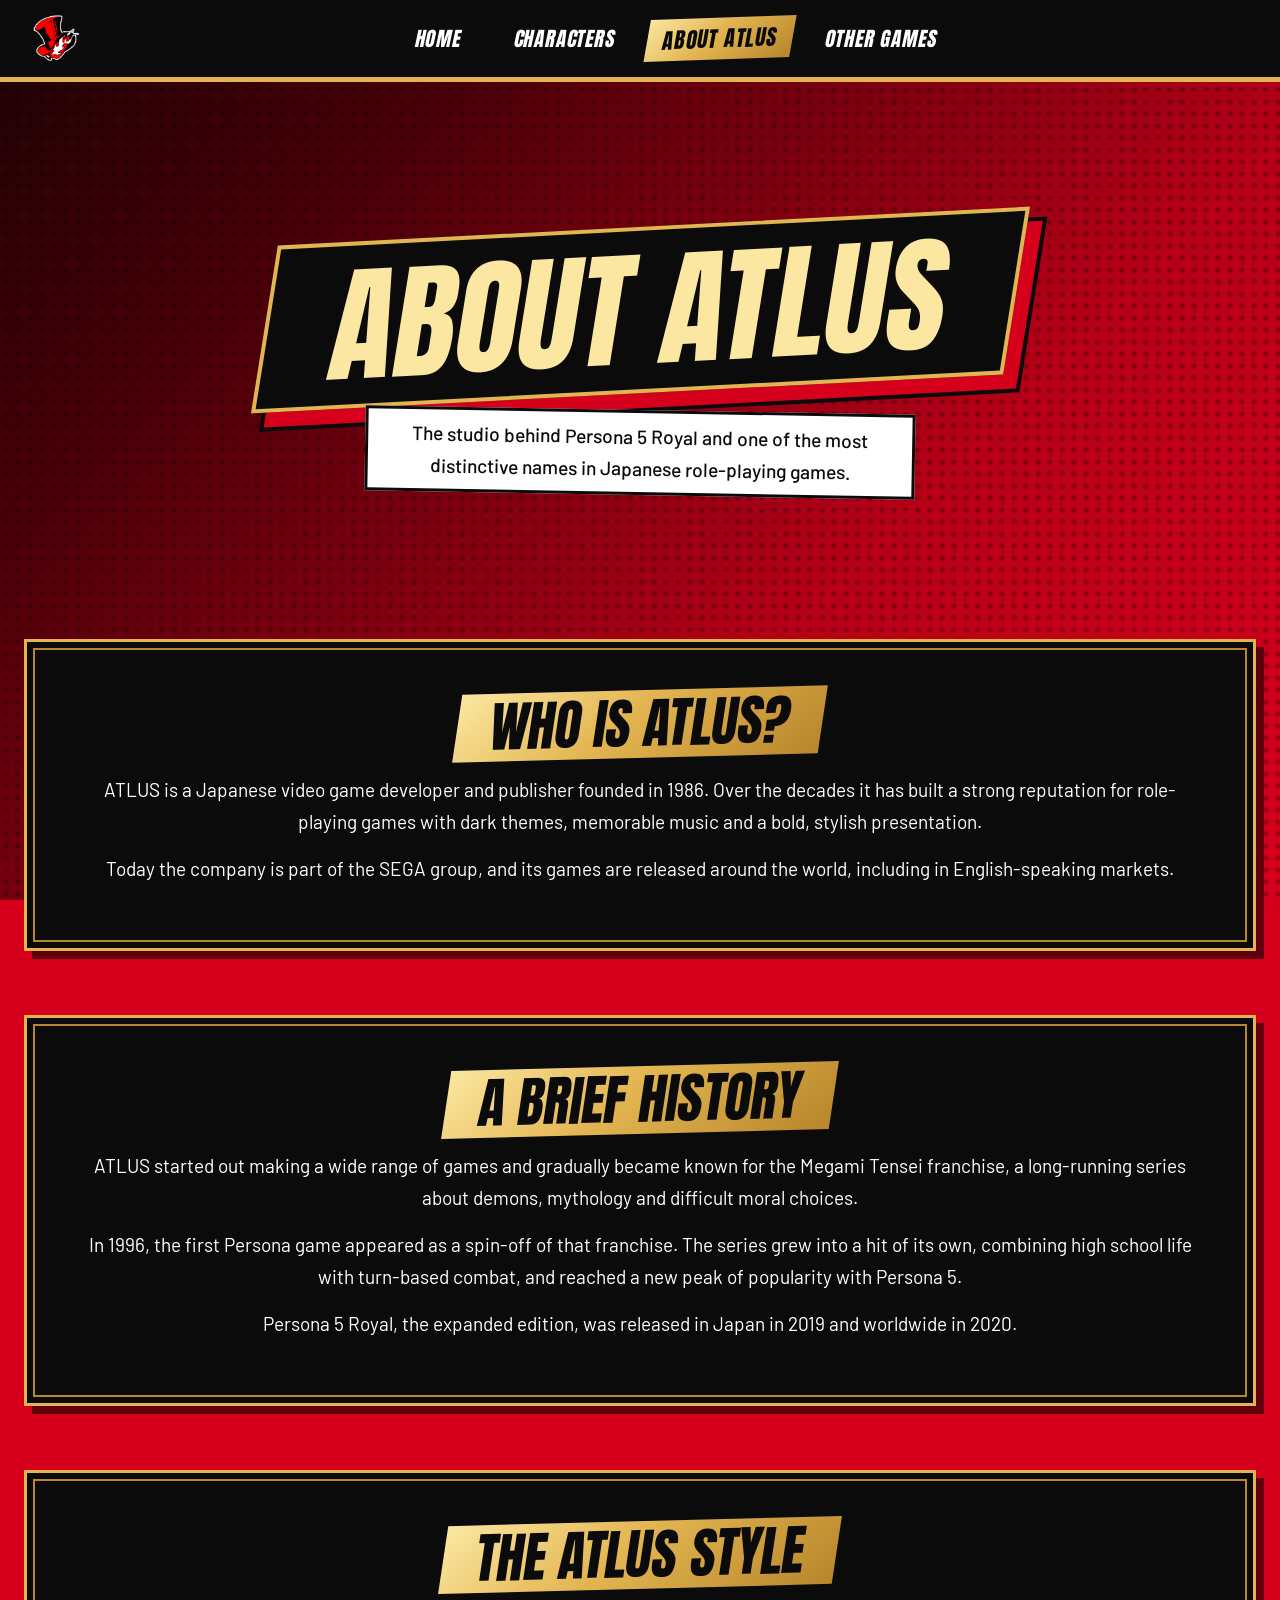
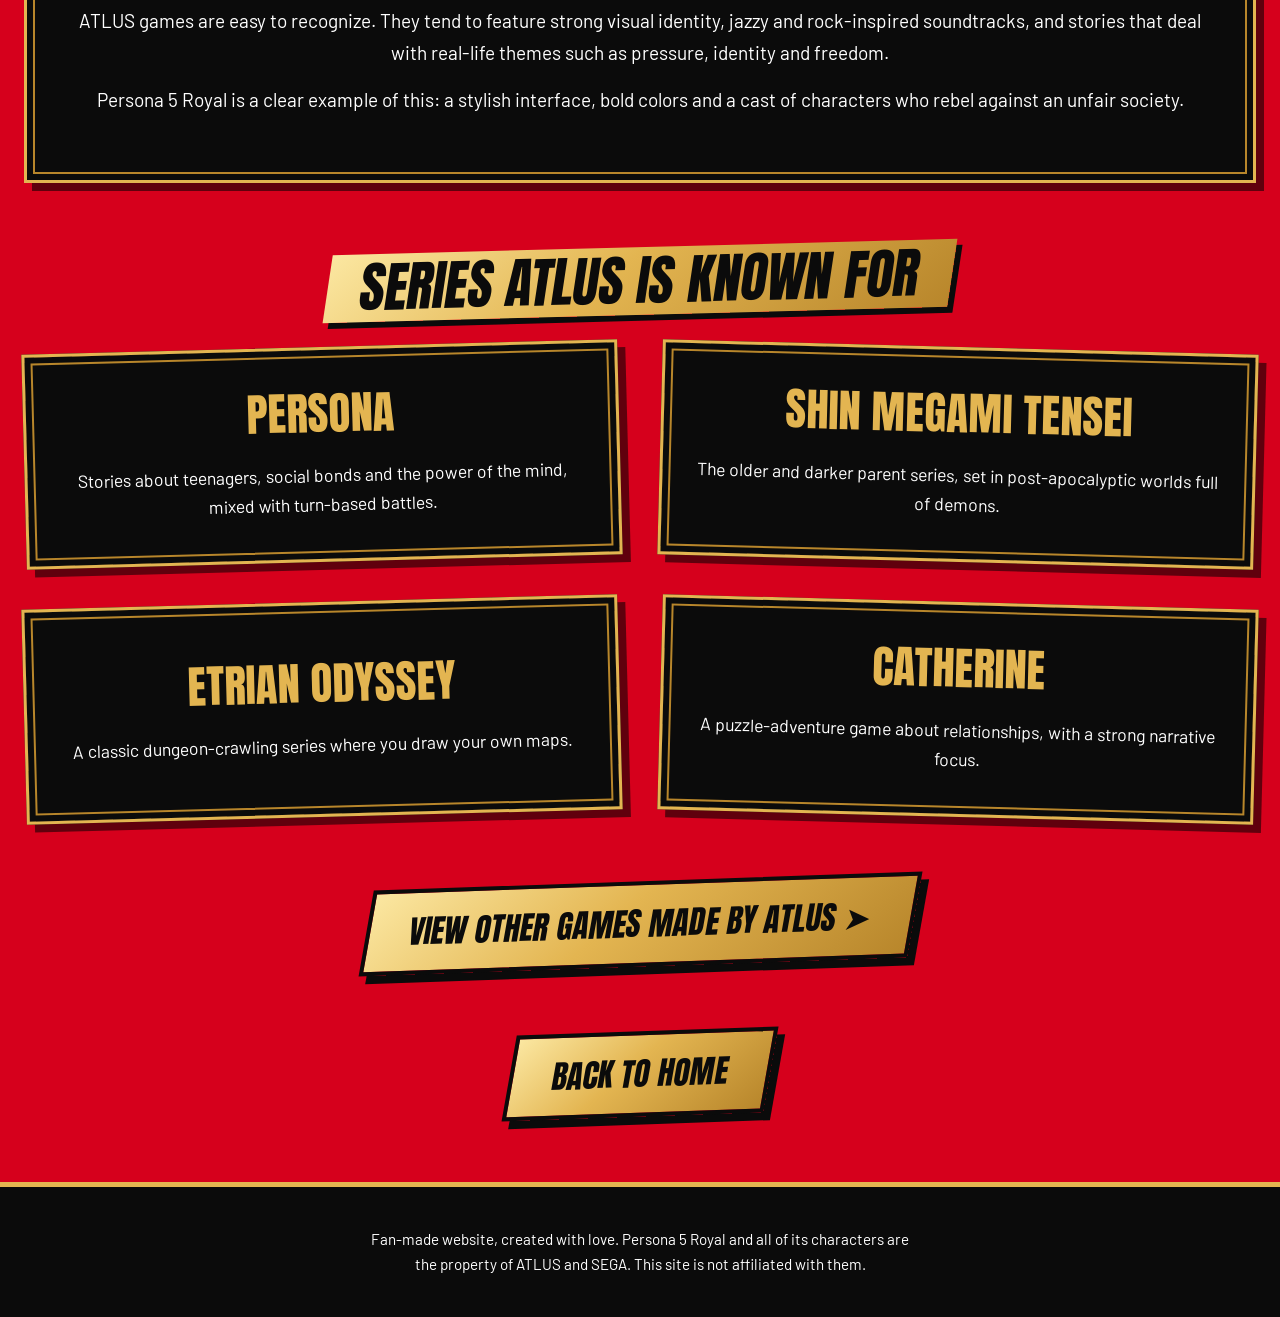
==== commit 6c9bd5fa: "Changed position of style of atlus in about-atlus" ====
--- a/about-atlus.html
+++ b/about-atlus.html
@@ -51,6 +51,14 @@
             <p>Persona 5 Royal, the expanded edition, was released in Japan in 2019 and worldwide in 2020.</p>
         </section>
 
+        <section class="atlus-style panel">
+            <h2>The ATLUS Style</h2>
+            <p>ATLUS games are easy to recognize. They tend to feature strong visual identity, jazzy and rock-inspired
+                soundtracks, and stories that deal with real-life themes such as pressure, identity and freedom.</p>
+            <p>Persona 5 Royal is a clear example of this: a stylish interface, bold colors and a cast of characters who
+                rebel against an unfair society.</p>
+        </section>
+
         <section class="atlus-series">
             <h2>Series ATLUS Is Known For</h2>
             <ul>
@@ -78,14 +86,6 @@
             </section>
         </section>
 
-        <section class="atlus-style panel">
-            <h2>The ATLUS Style</h2>
-            <p>ATLUS games are easy to recognize. They tend to feature strong visual identity, jazzy and rock-inspired
-                soundtracks, and stories that deal with real-life themes such as pressure, identity and freedom.</p>
-            <p>Persona 5 Royal is a clear example of this: a stylish interface, bold colors and a cast of characters who
-                rebel against an unfair society.</p>
-        </section>
-
         <section class="action-banner">
             <a href="index.html" class="p5-button">Back to Home</a>
         </section>
